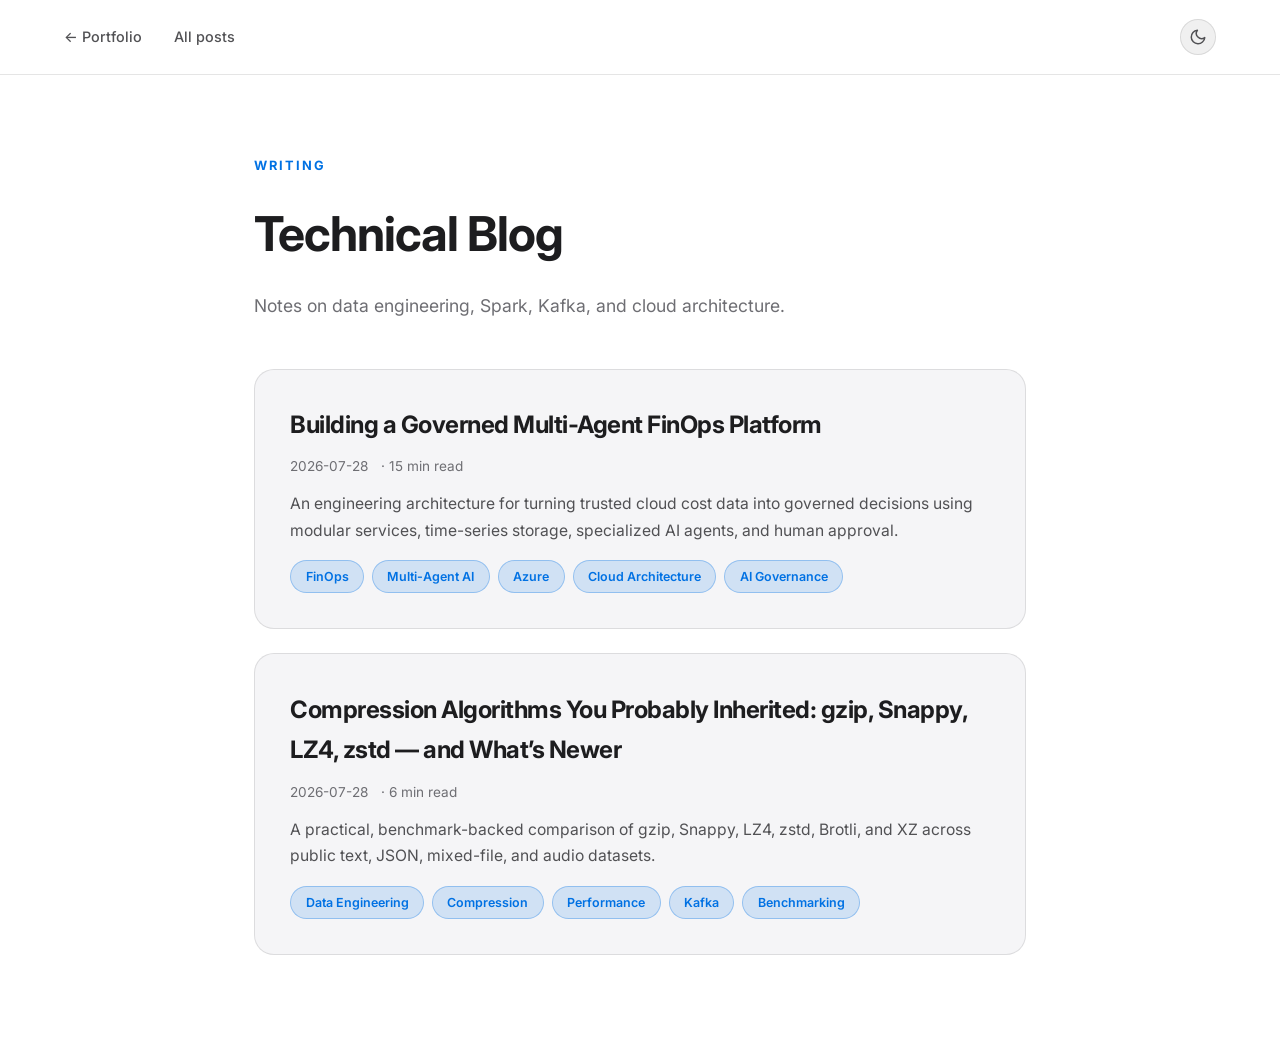
==== blog/index.html @ 18da1462 "Add live benchmark evidence to compression article" ====
<!DOCTYPE html>
<html lang="en">

<head>
  <meta charset="utf-8">
  <meta name="viewport" content="width=device-width, initial-scale=1.0">
  <!-- Set theme before paint to avoid flash -->
  <script>
    (function () {
      try {
        var t = localStorage.getItem('theme');
        if (t !== 'light' && t !== 'dark') {
          t = 'light';
        }
        document.documentElement.setAttribute('data-theme', t);
      } catch (e) { }
    })();
  </script>
  <title>Blog | Nikhil Kumar</title>
  <meta name="description" content="Technical write-ups on data engineering, Spark, Kafka, and cloud architecture by Nikhil Kumar.">
  <link rel="canonical" href="https://nk2242696.github.io/blog/">
  <link rel="icon"
    href="data:image/svg+xml,%3Csvg xmlns='http://www.w3.org/2000/svg' viewBox='0 0 64 64'%3E%3Crect width='64' height='64' rx='14' fill='%230a0a0a'/%3E%3Ctext x='50%25' y='50%25' dy='.1em' font-family='Inter,Arial,sans-serif' font-size='30' font-weight='700' fill='%23e50914' text-anchor='middle' dominant-baseline='middle'%3ENK%3C/text%3E%3C/svg%3E">
  <link rel="preconnect" href="https://fonts.googleapis.com">
  <link rel="preconnect" href="https://fonts.gstatic.com" crossorigin>
  <link href="https://fonts.googleapis.com/css2?family=Inter:wght@300;400;500;600;700&display=swap" rel="stylesheet">
  <style>
    * { margin: 0; padding: 0; box-sizing: border-box; }

    :root {
      --bg-primary: #0a0a0a;
      --bg-card: #1a1a2e;
      --bg-card-hover: #252541;
      --accent: #ffffff;
      --accent-muted: #b3b3b3;
      --accent-dim: #a1a1a6;
      --border: rgba(255, 255, 255, 0.08);
      --highlight: #e50914;
      --code-bg: rgba(255, 255, 255, 0.08);
      --shadow-card: rgba(0, 0, 0, 0.6);
      --nav-bg: rgba(10, 10, 10, 0.9);
    }

    html[data-theme="light"] {
      --bg-primary: #ffffff;
      --bg-card: #f5f5f7;
      --bg-card-hover: #ececf0;
      --accent: #1d1d1f;
      --accent-muted: #515154;
      --accent-dim: #6e6e73;
      --border: rgba(0, 0, 0, 0.1);
      --highlight: #0071e3;
      --code-bg: rgba(0, 0, 0, 0.06);
      --shadow-card: rgba(0, 0, 0, 0.1);
      --nav-bg: rgba(255, 255, 255, 0.9);
    }

    body {
      font-family: 'Inter', -apple-system, BlinkMacSystemFont, sans-serif;
      background: var(--bg-primary);
      color: var(--accent);
      line-height: 1.7;
      -webkit-font-smoothing: antialiased;
      transition: background 0.3s ease, color 0.3s ease;
    }

    .top-nav {
      position: sticky;
      top: 0;
      z-index: 10;
      display: flex;
      align-items: center;
      background: var(--nav-bg);
      backdrop-filter: blur(20px);
      border-bottom: 1px solid var(--border);
      padding: 1.2rem 5%;
    }

    .top-nav a {
      color: var(--accent-muted);
      font-size: 0.9rem;
      font-weight: 500;
      text-decoration: none;
      margin-right: 2rem;
    }

    .top-nav a:hover { color: var(--accent); }

    .theme-toggle {
      margin-left: auto;
      display: inline-flex;
      align-items: center;
      justify-content: center;
      width: 36px;
      height: 36px;
      padding: 0;
      border-radius: 50%;
      background: var(--code-bg);
      border: 1px solid var(--border);
      color: var(--accent-muted);
      cursor: pointer;
      transition: all 0.3s ease;
    }

    .theme-toggle:hover { color: var(--accent); border-color: var(--accent); }
    .theme-toggle svg { display: block; }
    .theme-toggle .icon-moon { display: none; }
    html[data-theme="light"] .theme-toggle .icon-sun { display: none; }
    html[data-theme="light"] .theme-toggle .icon-moon { display: block; }

    .blog-wrap { max-width: 900px; margin: 0 auto; padding: 5rem 5% 6rem; }

    .blog-header { margin-bottom: 3rem; }

    .blog-label {
      font-size: 0.8rem;
      color: var(--highlight);
      font-weight: 700;
      text-transform: uppercase;
      letter-spacing: 2px;
      margin-bottom: 1rem;
    }

    .blog-header h1 { font-size: 3rem; font-weight: 700; letter-spacing: -1px; }

    .blog-header p { color: var(--accent-dim); margin-top: 1rem; font-size: 1.1rem; }

    .post-list { display: grid; gap: 1.5rem; }

    .post-card {
      display: block;
      background: var(--bg-card);
      border: 1px solid var(--border);
      border-radius: 20px;
      padding: 2.2rem;
      text-decoration: none;
      color: inherit;
      transition: all 0.4s cubic-bezier(0.4, 0, 0.2, 1);
    }

    .post-card:hover {
      background: var(--bg-card-hover);
      transform: translateY(-6px);
      box-shadow: 0 25px 60px var(--shadow-card);
    }

    .post-card h2 { font-size: 1.5rem; font-weight: 700; letter-spacing: -0.5px; margin-bottom: 0.6rem; }

    .post-meta {
      display: flex;
      gap: 0.8rem;
      color: var(--accent-dim);
      font-size: 0.85rem;
      margin-bottom: 0.8rem;
    }

    .post-desc { color: var(--accent-muted); font-size: 0.98rem; margin-bottom: 1rem; }

    .post-tags { display: flex; flex-wrap: wrap; gap: 0.5rem; }

    .tag {
      display: inline-block;
      padding: 0.3rem 0.9rem;
      background: color-mix(in srgb, var(--highlight) 15%, transparent);
      border: 1px solid color-mix(in srgb, var(--highlight) 30%, transparent);
      border-radius: 50px;
      color: var(--highlight);
      font-size: 0.78rem;
      font-weight: 600;
    }

    .empty { color: var(--accent-dim); }
    .empty code { background: var(--code-bg); padding: 0.15em 0.4em; border-radius: 5px; }
  </style>
</head>

<body>
  <nav class="top-nav">
    <a href="/">&larr; Portfolio</a>
    <a href="/blog/">All posts</a>
    <button id="themeToggle" class="theme-toggle" type="button" aria-label="Switch to light theme" title="Switch theme" aria-pressed="false">
      <svg class="icon-sun" xmlns="http://www.w3.org/2000/svg" width="18" height="18" viewBox="0 0 24 24" fill="none" stroke="currentColor" stroke-width="2" stroke-linecap="round" stroke-linejoin="round" aria-hidden="true">
        <circle cx="12" cy="12" r="4"></circle>
        <path d="M12 2v2M12 20v2M4.93 4.93l1.41 1.41M17.66 17.66l1.41 1.41M2 12h2M20 12h2M6.34 17.66l-1.41 1.41M19.07 4.93l-1.41 1.41"></path>
      </svg>
      <svg class="icon-moon" xmlns="http://www.w3.org/2000/svg" width="18" height="18" viewBox="0 0 24 24" fill="none" stroke="currentColor" stroke-width="2" stroke-linecap="round" stroke-linejoin="round" aria-hidden="true">
        <path d="M21 12.79A9 9 0 1 1 11.21 3 7 7 0 0 0 21 12.79z"></path>
      </svg>
    </button>
  </nav>

  <main class="blog-wrap">
    <header class="blog-header">
      <div class="blog-label">Writing</div>
      <h1>Technical Blog</h1>
      <p>Notes on data engineering, Spark, Kafka, and cloud architecture.</p>
    </header>
    <div class="post-list">
      <a class="post-card" href="building-a-governed-multi-agent-finops-platform.html">
        <h2>Building a Governed Multi-Agent FinOps Platform</h2>
        <div class="post-meta">
          <span>2026-07-28</span>
          <span>&middot; 15 min read</span>
        </div>
        <p class="post-desc">An engineering architecture for turning trusted cloud cost data into governed decisions using modular services, time-series storage, specialized AI agents, and human approval.</p>
        <div class="post-tags"><span class="tag">FinOps</span><span class="tag">Multi-Agent AI</span><span class="tag">Azure</span><span class="tag">Cloud Architecture</span><span class="tag">AI Governance</span></div>
      </a>
      <a class="post-card" href="compression-algorithms-gzip-snappy-lz4-zstd.html">
        <h2>Compression Algorithms You Probably Inherited: gzip, Snappy, LZ4, zstd — and What’s Newer</h2>
        <div class="post-meta">
          <span>2026-07-28</span>
          <span>&middot; 6 min read</span>
        </div>
        <p class="post-desc">A practical, benchmark-backed comparison of gzip, Snappy, LZ4, zstd, Brotli, and XZ across public text, JSON, mixed-file, and audio datasets.</p>
        <div class="post-tags"><span class="tag">Data Engineering</span><span class="tag">Compression</span><span class="tag">Performance</span><span class="tag">Kafka</span><span class="tag">Benchmarking</span></div>
      </a>
    </div>
  </main>

  <script>
    (function () {
      var themeToggle = document.getElementById('themeToggle');
      if (!themeToggle) return;
      var syncToggle = function () {
        var isLight = document.documentElement.getAttribute('data-theme') === 'light';
        themeToggle.setAttribute('aria-pressed', String(isLight));
        themeToggle.setAttribute('aria-label', isLight ? 'Switch to dark theme' : 'Switch to light theme');
      };
      themeToggle.addEventListener('click', function () {
        var next = document.documentElement.getAttribute('data-theme') === 'light' ? 'dark' : 'light';
        document.documentElement.setAttribute('data-theme', next);
        try { localStorage.setItem('theme', next); } catch (e) { }
        syncToggle();
      });
      syncToggle();
    })();
  </script>
</body>

</html>
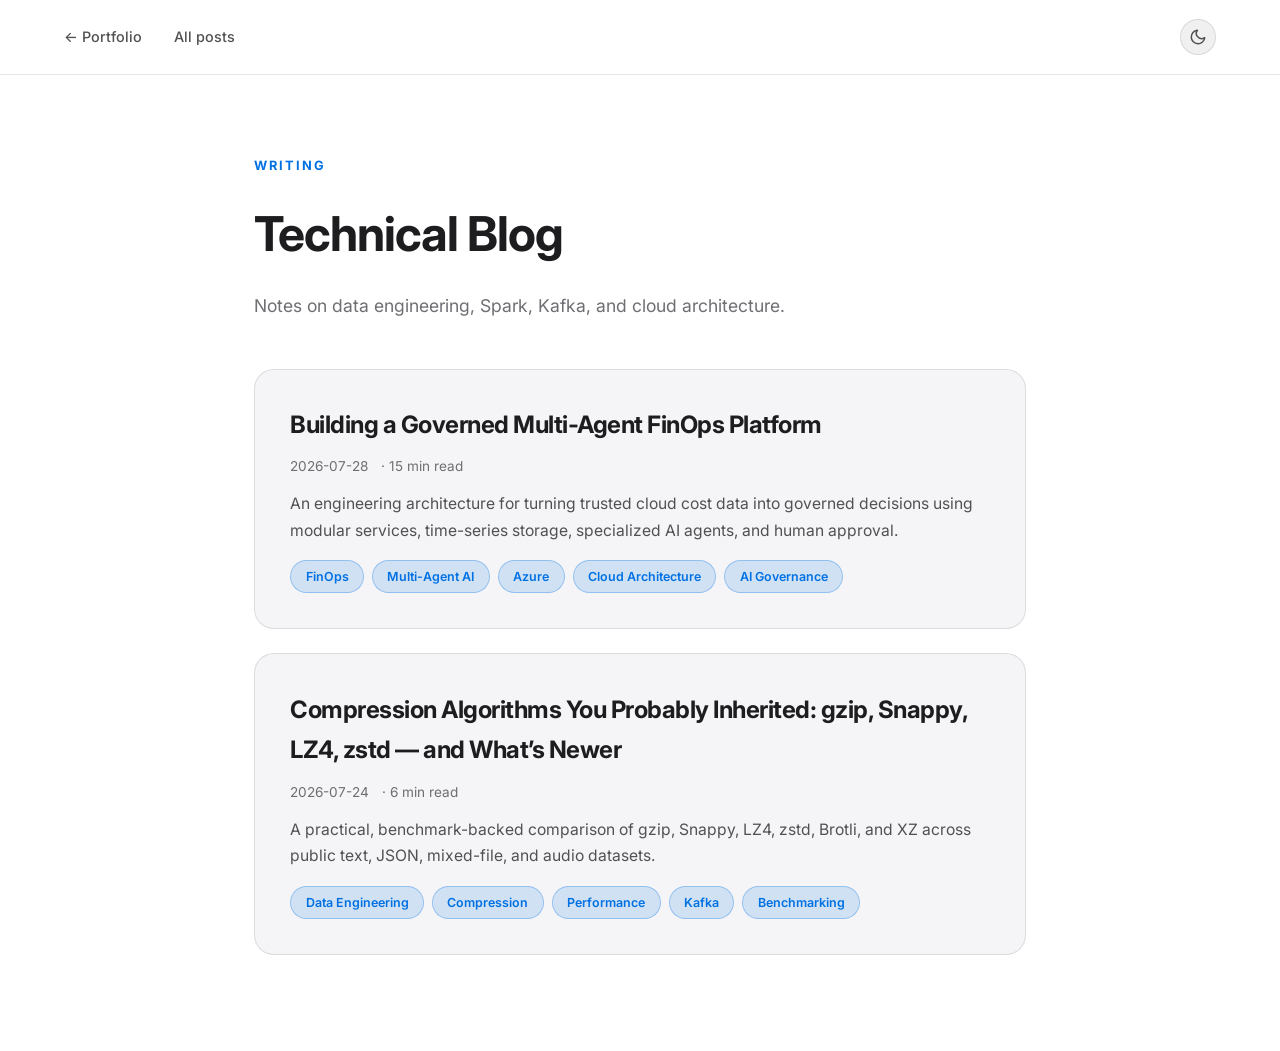
==== commit cd8d4a1c: "Remove duplicate compression post heading" ====
--- a/blog/index.html
+++ b/blog/index.html
@@ -208,7 +208,7 @@
       <a class="post-card" href="compression-algorithms-gzip-snappy-lz4-zstd.html">
         <h2>Compression Algorithms You Probably Inherited: gzip, Snappy, LZ4, zstd — and What’s Newer</h2>
         <div class="post-meta">
-          <span>2026-07-28</span>
+          <span>2026-07-24</span>
           <span>&middot; 6 min read</span>
         </div>
         <p class="post-desc">A practical, benchmark-backed comparison of gzip, Snappy, LZ4, zstd, Brotli, and XZ across public text, JSON, mixed-file, and audio datasets.</p>
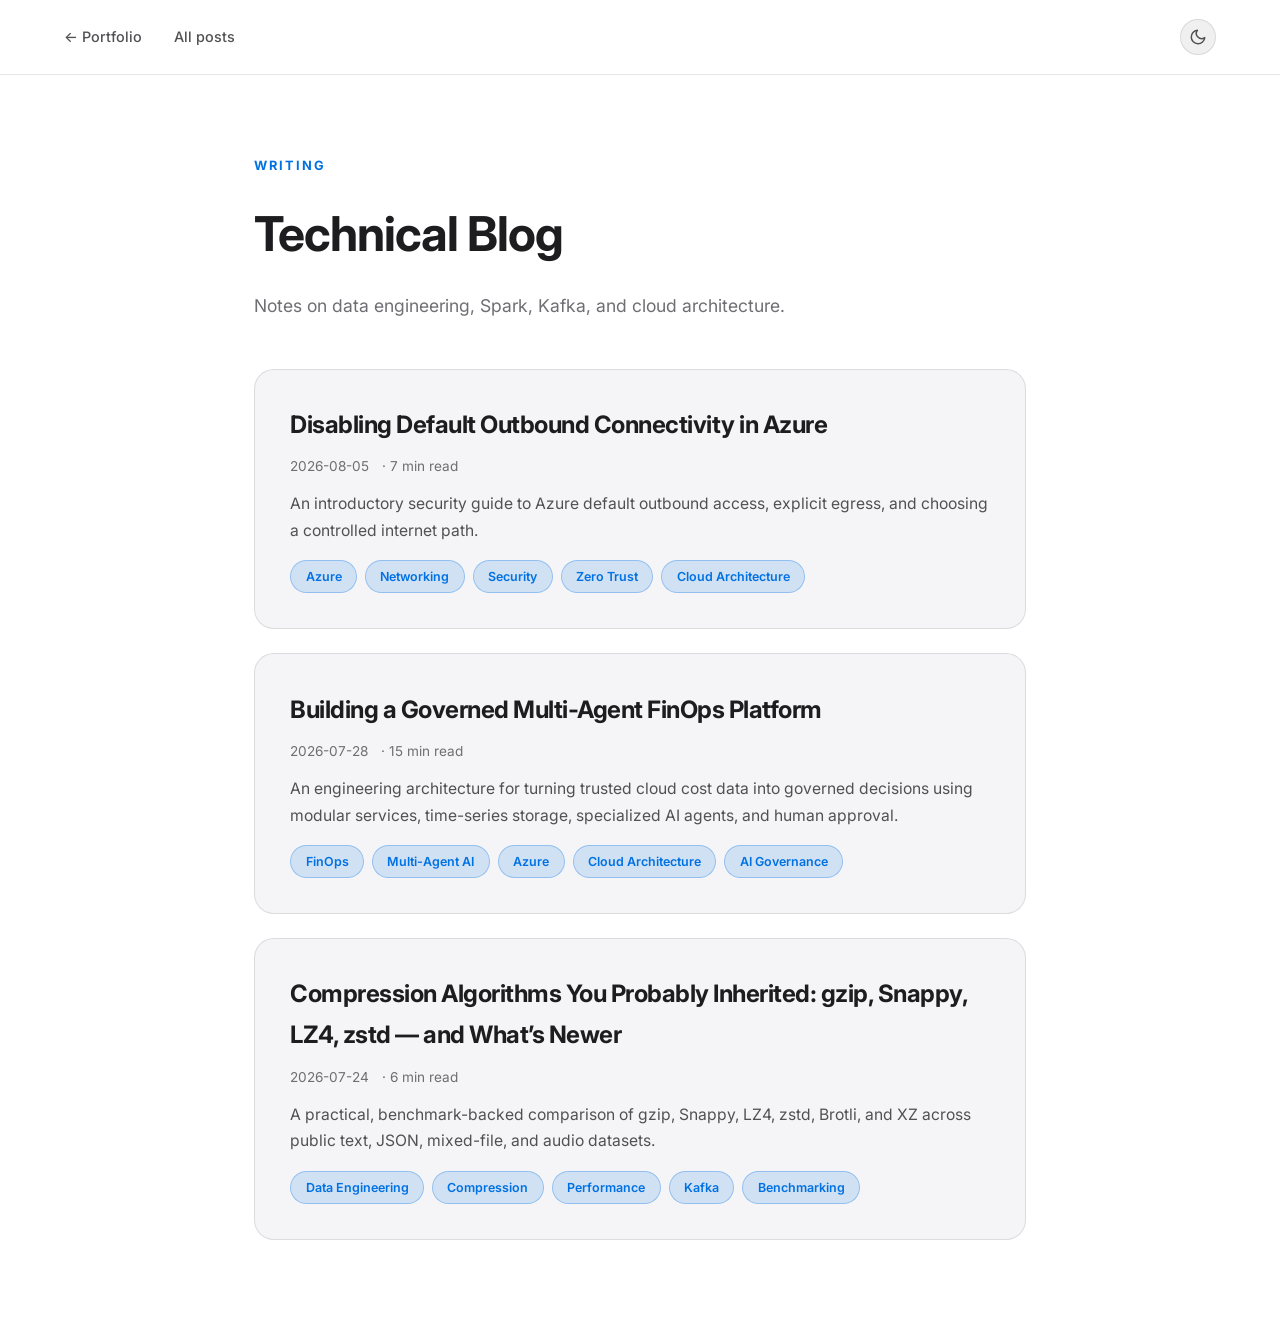
==== commit 38d69f5b: "Add introductory Azure outbound connectivity post" ====
--- a/blog/index.html
+++ b/blog/index.html
@@ -196,6 +196,15 @@
       <p>Notes on data engineering, Spark, Kafka, and cloud architecture.</p>
     </header>
     <div class="post-list">
+      <a class="post-card" href="disabling-default-outbound-connectivity-in-azure.html">
+        <h2>Disabling Default Outbound Connectivity in Azure</h2>
+        <div class="post-meta">
+          <span>2026-08-05</span>
+          <span>&middot; 7 min read</span>
+        </div>
+        <p class="post-desc">An introductory security guide to Azure default outbound access, explicit egress, and choosing a controlled internet path.</p>
+        <div class="post-tags"><span class="tag">Azure</span><span class="tag">Networking</span><span class="tag">Security</span><span class="tag">Zero Trust</span><span class="tag">Cloud Architecture</span></div>
+      </a>
       <a class="post-card" href="building-a-governed-multi-agent-finops-platform.html">
         <h2>Building a Governed Multi-Agent FinOps Platform</h2>
         <div class="post-meta">
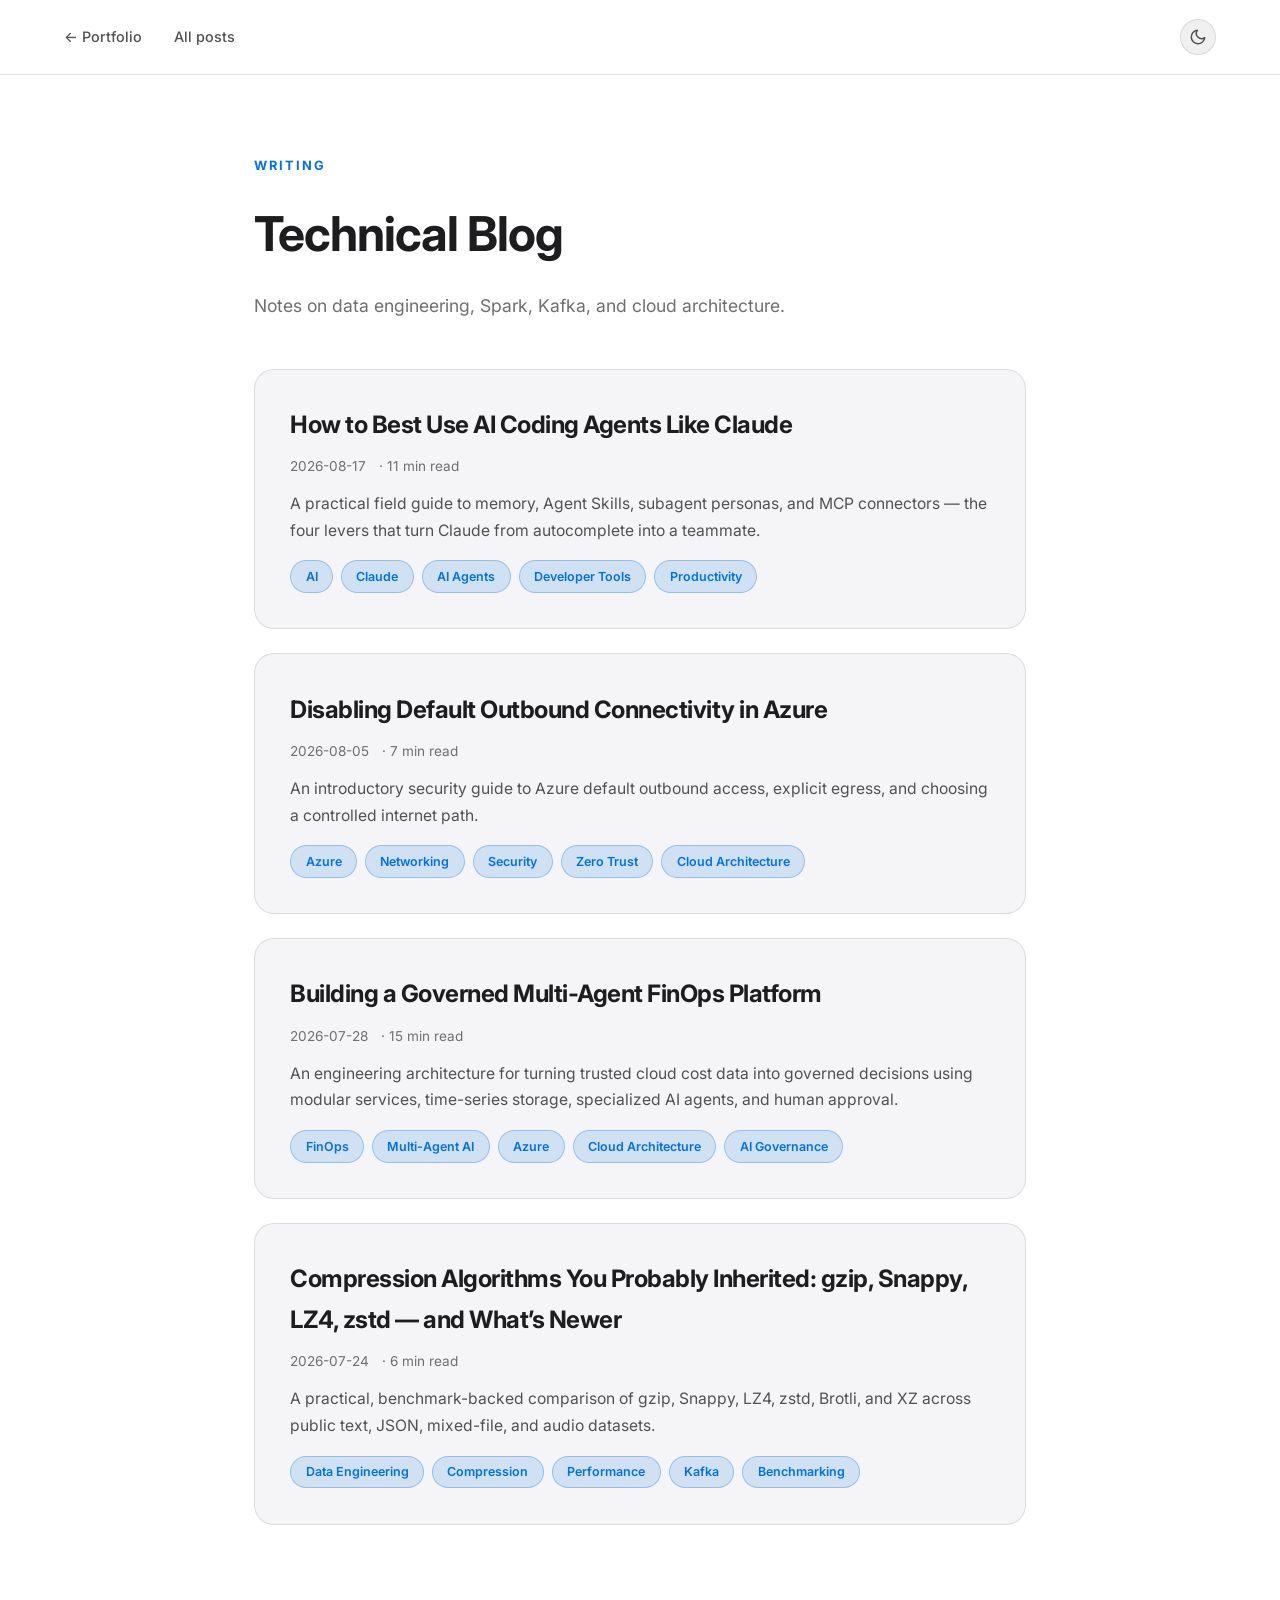
==== commit 3f7bf0b7: "Add blog post: How to Best Use AI Coding Agents Like Claude Covers memory/CLAUDE.md, Agent Skills, s" ====
--- a/blog/index.html
+++ b/blog/index.html
@@ -196,6 +196,15 @@
       <p>Notes on data engineering, Spark, Kafka, and cloud architecture.</p>
     </header>
     <div class="post-list">
+      <a class="post-card" href="how-to-best-use-ai-coding-agents-like-claude.html">
+        <h2>How to Best Use AI Coding Agents Like Claude</h2>
+        <div class="post-meta">
+          <span>2026-08-17</span>
+          <span>&middot; 11 min read</span>
+        </div>
+        <p class="post-desc">A practical field guide to memory, Agent Skills, subagent personas, and MCP connectors — the four levers that turn Claude from autocomplete into a teammate.</p>
+        <div class="post-tags"><span class="tag">AI</span><span class="tag">Claude</span><span class="tag">AI Agents</span><span class="tag">Developer Tools</span><span class="tag">Productivity</span></div>
+      </a>
       <a class="post-card" href="disabling-default-outbound-connectivity-in-azure.html">
         <h2>Disabling Default Outbound Connectivity in Azure</h2>
         <div class="post-meta">
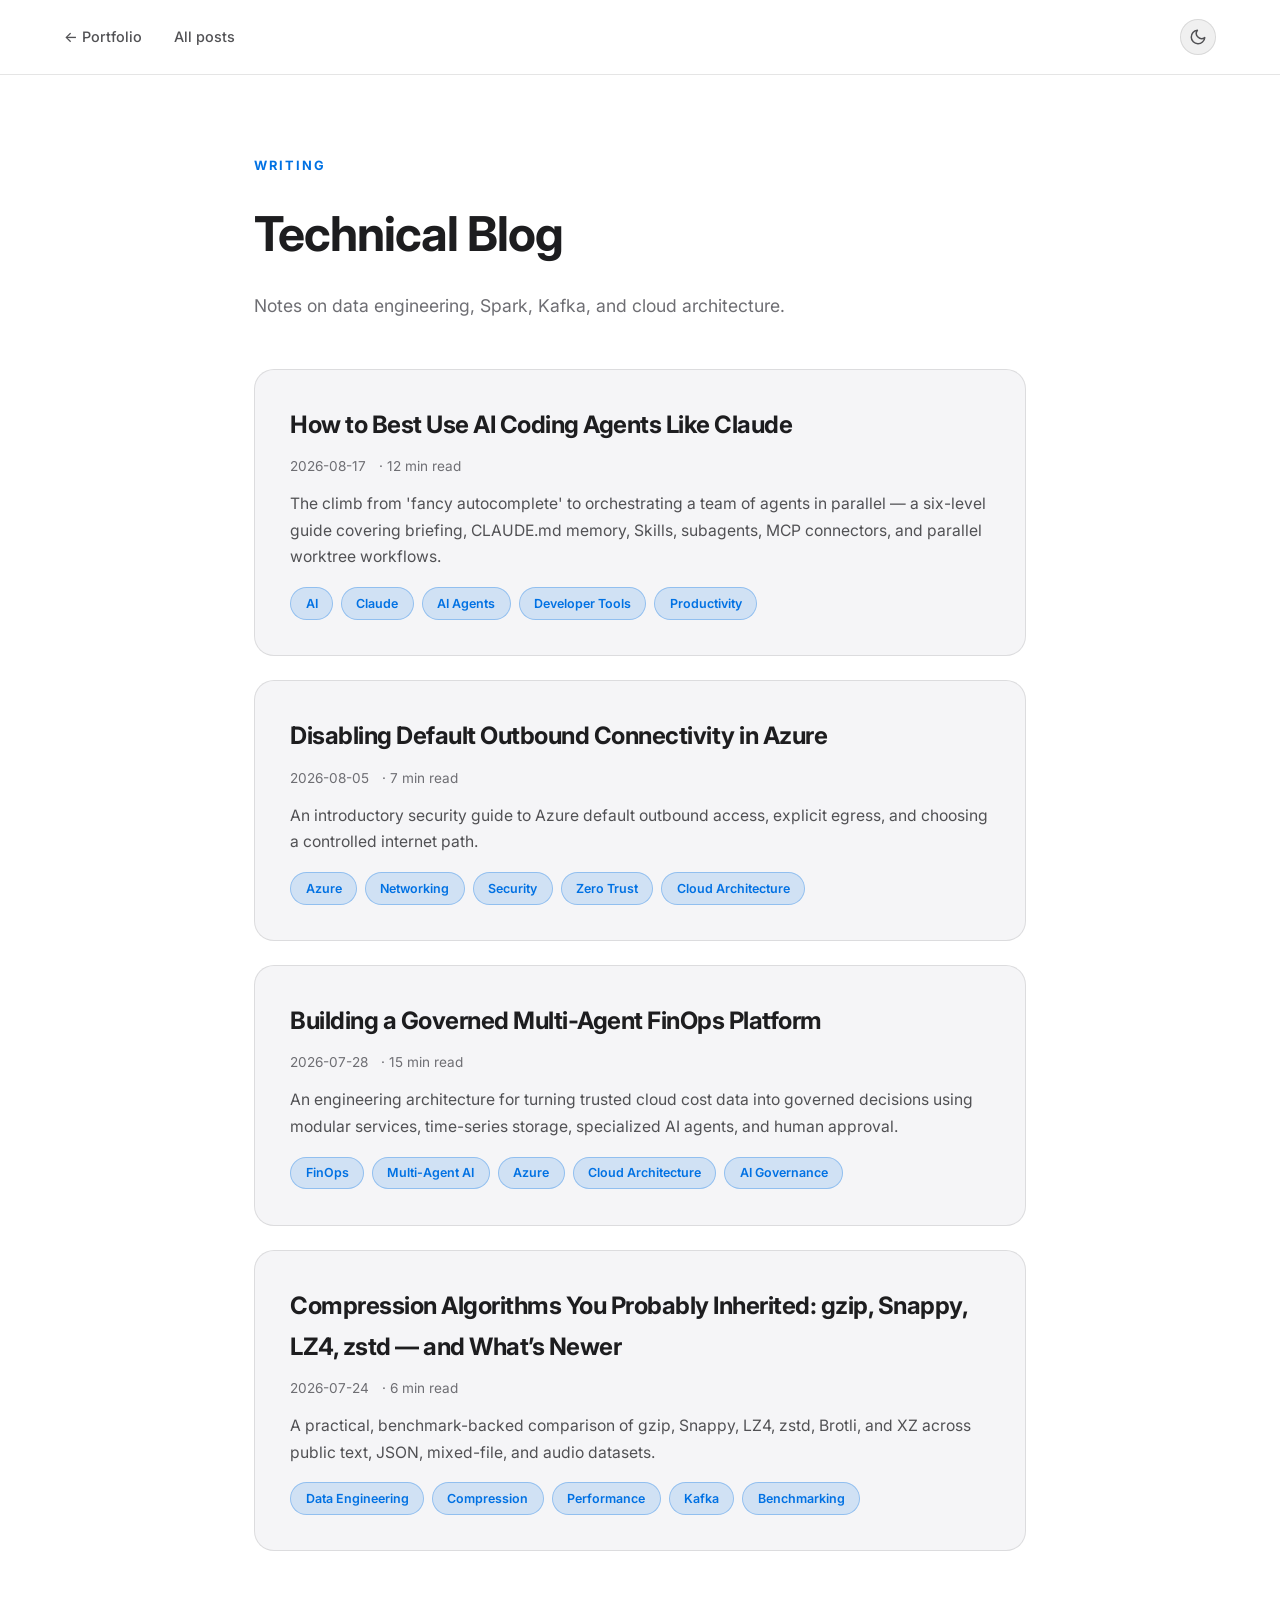
==== commit 9adcdd1f: "Rewrite AI coding agents post as a six-level mastery guide Reframes the post as an engaging climb fr" ====
--- a/blog/index.html
+++ b/blog/index.html
@@ -200,9 +200,9 @@
         <h2>How to Best Use AI Coding Agents Like Claude</h2>
         <div class="post-meta">
           <span>2026-08-17</span>
-          <span>&middot; 11 min read</span>
-        </div>
-        <p class="post-desc">A practical field guide to memory, Agent Skills, subagent personas, and MCP connectors — the four levers that turn Claude from autocomplete into a teammate.</p>
+          <span>&middot; 12 min read</span>
+        </div>
+        <p class="post-desc">The climb from &#x27;fancy autocomplete&#x27; to orchestrating a team of agents in parallel — a six-level guide covering briefing, CLAUDE.md memory, Skills, subagents, MCP connectors, and parallel worktree workflows.</p>
         <div class="post-tags"><span class="tag">AI</span><span class="tag">Claude</span><span class="tag">AI Agents</span><span class="tag">Developer Tools</span><span class="tag">Productivity</span></div>
       </a>
       <a class="post-card" href="disabling-default-outbound-connectivity-in-azure.html">
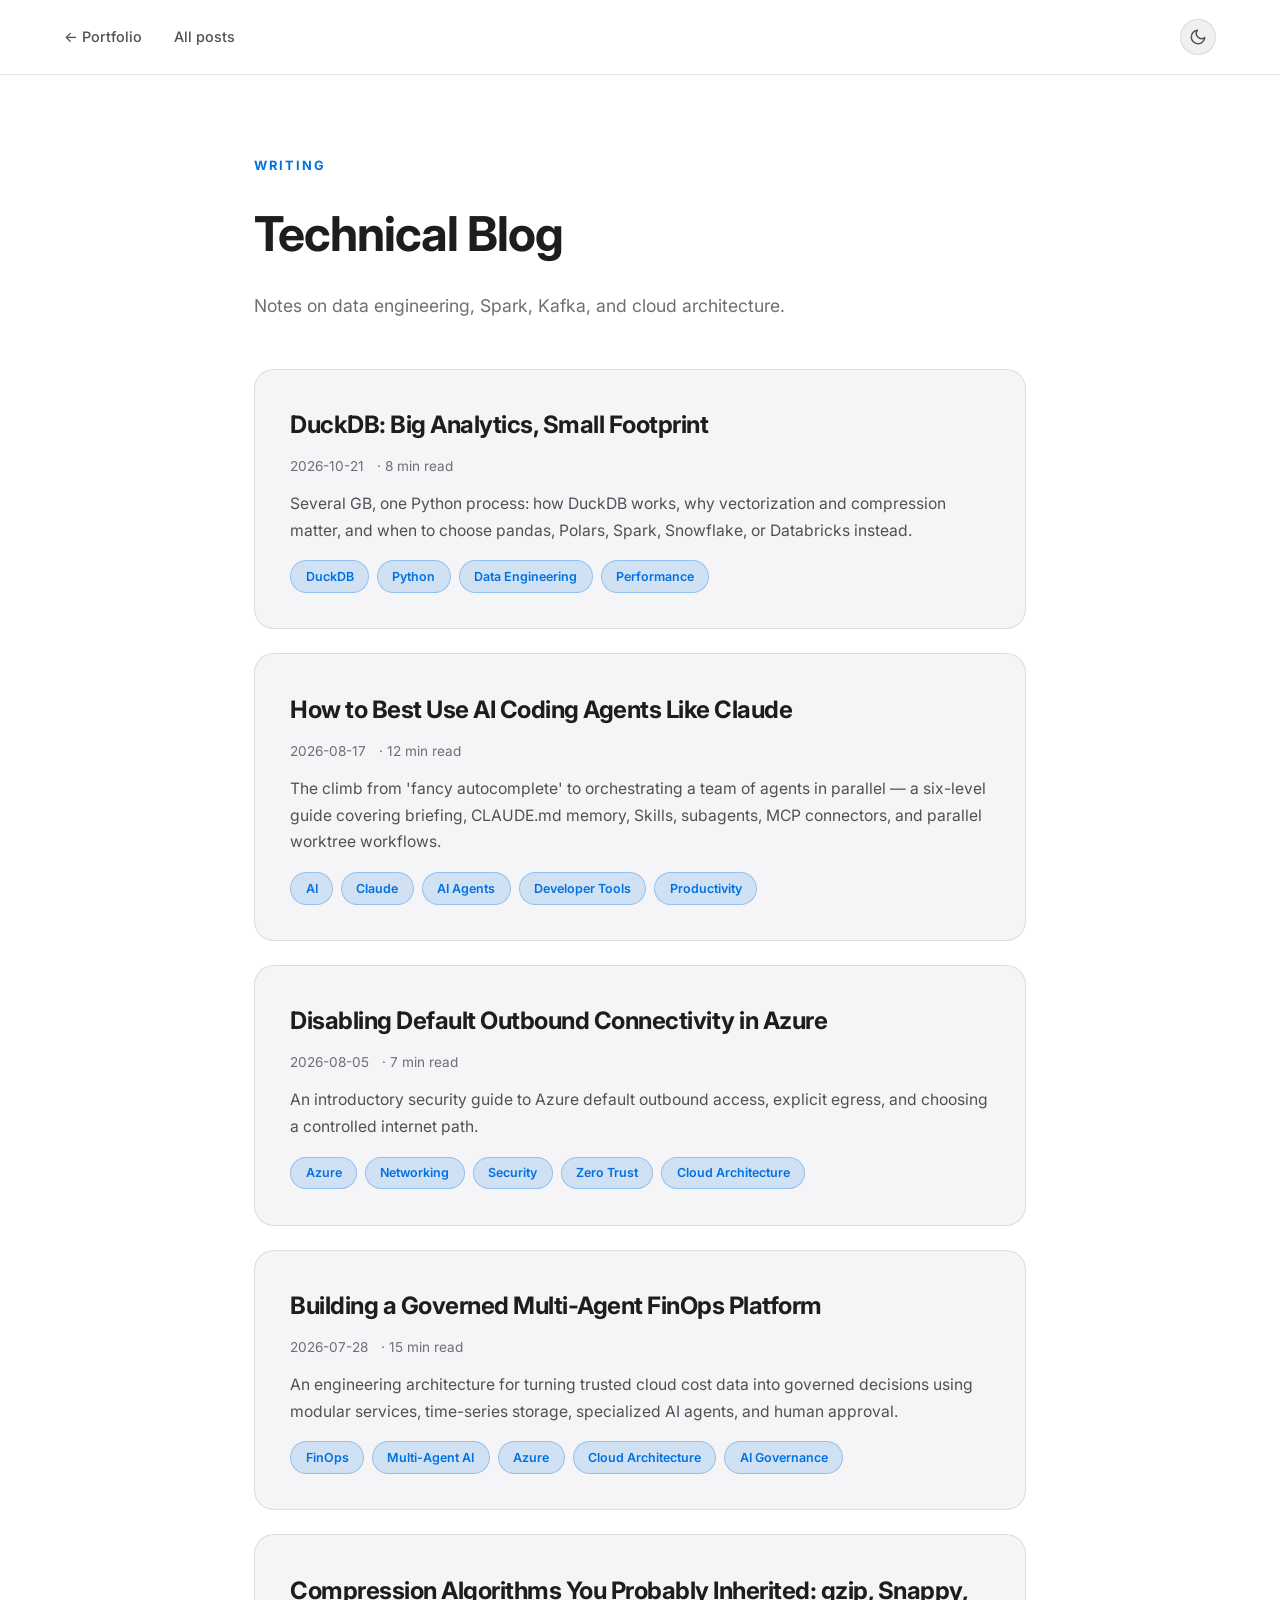
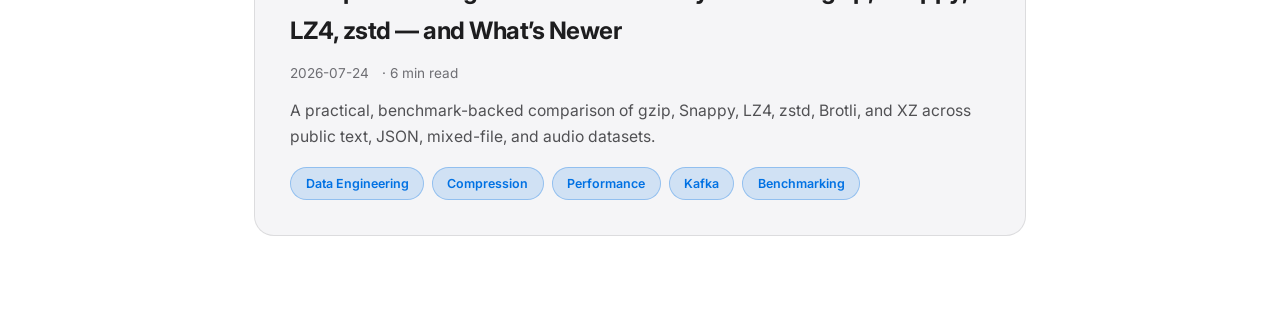
==== commit a1e54d2e: "Publish DuckDB analytics article and improve blog layout Add illustrated authoring and publishing so" ====
--- a/blog/index.html
+++ b/blog/index.html
@@ -196,6 +196,15 @@
       <p>Notes on data engineering, Spark, Kafka, and cloud architecture.</p>
     </header>
     <div class="post-list">
+      <a class="post-card" href="duckdb-big-analytics-small-footprint.html">
+        <h2>DuckDB: Big Analytics, Small Footprint</h2>
+        <div class="post-meta">
+          <span>2026-10-21</span>
+          <span>&middot; 8 min read</span>
+        </div>
+        <p class="post-desc">Several GB, one Python process: how DuckDB works, why vectorization and compression matter, and when to choose pandas, Polars, Spark, Snowflake, or Databricks instead.</p>
+        <div class="post-tags"><span class="tag">DuckDB</span><span class="tag">Python</span><span class="tag">Data Engineering</span><span class="tag">Performance</span></div>
+      </a>
       <a class="post-card" href="how-to-best-use-ai-coding-agents-like-claude.html">
         <h2>How to Best Use AI Coding Agents Like Claude</h2>
         <div class="post-meta">
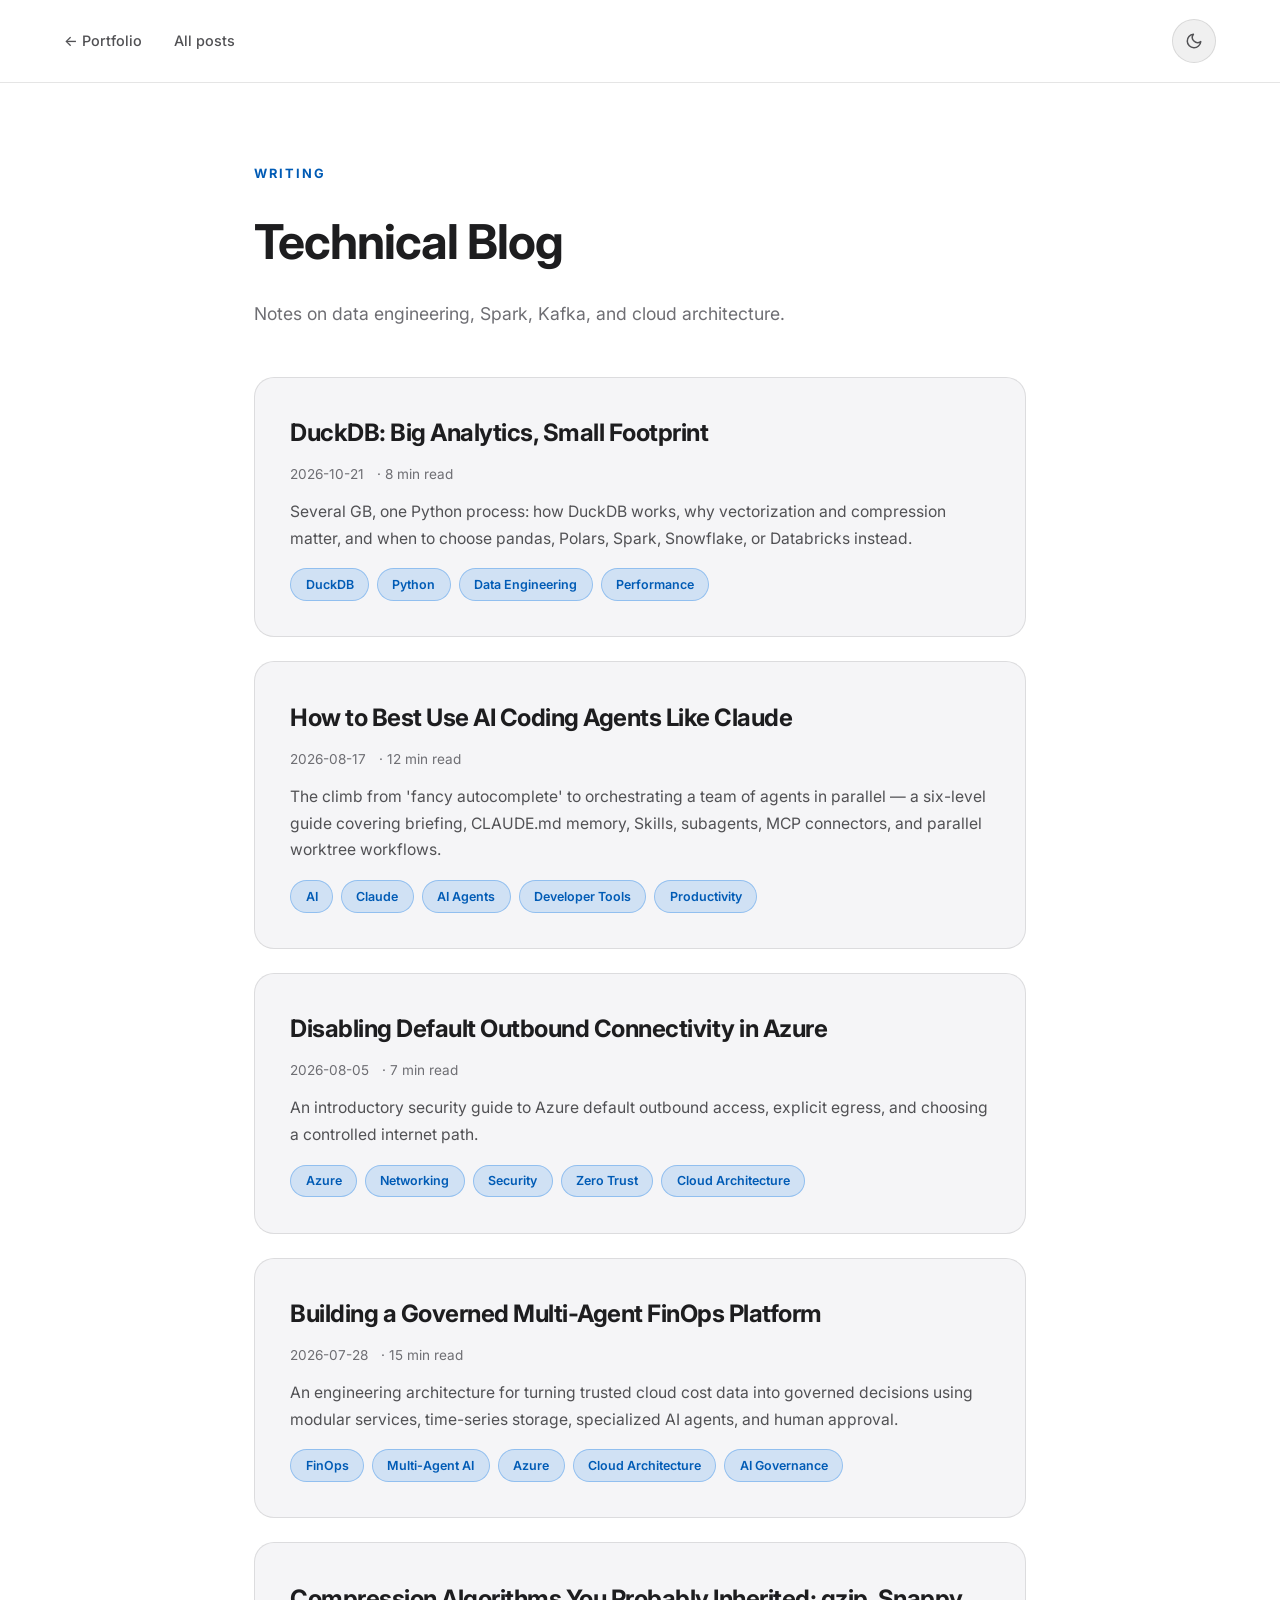
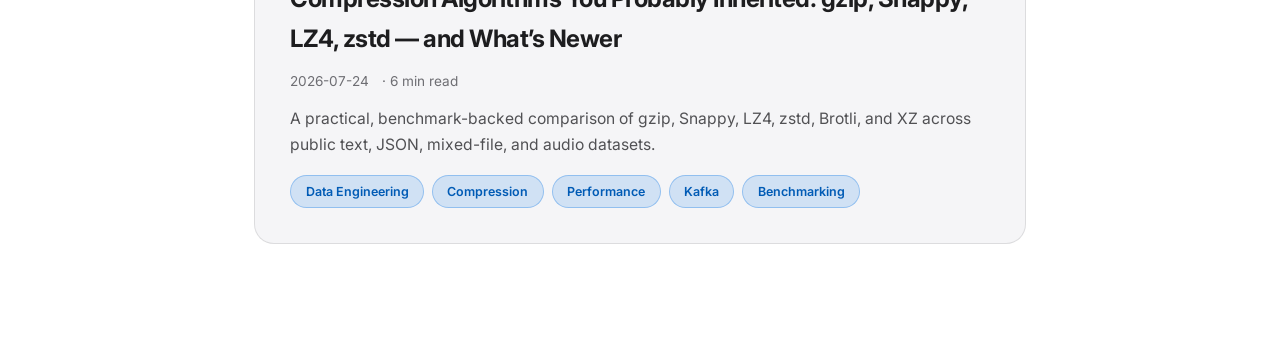
==== commit 1f2e77b0: "Improve portfolio and blog reading experience Add shared accessible navigation and themes, responsiv" ====
--- a/blog/index.html
+++ b/blog/index.html
@@ -7,13 +7,16 @@
   <!-- Set theme before paint to avoid flash -->
   <script>
     (function () {
+      var t;
       try {
-        var t = localStorage.getItem('theme');
-        if (t !== 'light' && t !== 'dark') {
-          t = 'light';
-        }
-        document.documentElement.setAttribute('data-theme', t);
-      } catch (e) { }
+        t = localStorage.getItem('theme');
+      } catch (error) {
+        console.warn('Could not read the saved theme preference.', error);
+      }
+      if (t !== 'light' && t !== 'dark') {
+        t = window.matchMedia('(prefers-color-scheme: dark)').matches ? 'dark' : 'light';
+      }
+      document.documentElement.setAttribute('data-theme', t);
     })();
   </script>
   <title>Blog | Nikhil Kumar</title>
@@ -24,6 +27,8 @@
   <link rel="preconnect" href="https://fonts.googleapis.com">
   <link rel="preconnect" href="https://fonts.gstatic.com" crossorigin>
   <link href="https://fonts.googleapis.com/css2?family=Inter:wght@300;400;500;600;700&display=swap" rel="stylesheet">
+  <link rel="stylesheet" href="/assets/site.css">
+  <script src="/assets/site.js" defer></script>
   <style>
     * { margin: 0; padding: 0; box-sizing: border-box; }
 
@@ -36,6 +41,7 @@
       --accent-dim: #a1a1a6;
       --border: rgba(255, 255, 255, 0.08);
       --highlight: #e50914;
+      --highlight-text: #ff8a91;
       --code-bg: rgba(255, 255, 255, 0.08);
       --shadow-card: rgba(0, 0, 0, 0.6);
       --nav-bg: rgba(10, 10, 10, 0.9);
@@ -50,6 +56,7 @@
       --accent-dim: #6e6e73;
       --border: rgba(0, 0, 0, 0.1);
       --highlight: #0071e3;
+      --highlight-text: #005bb5;
       --code-bg: rgba(0, 0, 0, 0.06);
       --shadow-card: rgba(0, 0, 0, 0.1);
       --nav-bg: rgba(255, 255, 255, 0.9);
@@ -91,8 +98,9 @@
       display: inline-flex;
       align-items: center;
       justify-content: center;
-      width: 36px;
-      height: 36px;
+      width: 44px;
+      height: 44px;
+      flex-shrink: 0;
       padding: 0;
       border-radius: 50%;
       background: var(--code-bg);
@@ -114,7 +122,7 @@
 
     .blog-label {
       font-size: 0.8rem;
-      color: var(--highlight);
+      color: var(--highlight-text);
       font-weight: 700;
       text-transform: uppercase;
       letter-spacing: 2px;
@@ -148,6 +156,7 @@
 
     .post-meta {
       display: flex;
+      flex-wrap: wrap;
       gap: 0.8rem;
       color: var(--accent-dim);
       font-size: 0.85rem;
@@ -164,18 +173,29 @@
       background: color-mix(in srgb, var(--highlight) 15%, transparent);
       border: 1px solid color-mix(in srgb, var(--highlight) 30%, transparent);
       border-radius: 50px;
-      color: var(--highlight);
+      color: var(--highlight-text);
       font-size: 0.78rem;
       font-weight: 600;
     }
 
     .empty { color: var(--accent-dim); }
     .empty code { background: var(--code-bg); padding: 0.15em 0.4em; border-radius: 5px; }
+
+    @media (max-width: 640px) {
+      .top-nav { padding: 0.75rem 5%; }
+      .top-nav a { margin-right: 1.5rem; }
+      .blog-wrap { padding-top: 2rem; }
+      .blog-header { margin-bottom: 2rem; }
+      .blog-header h1 { font-size: 2.2rem; }
+      .post-card { padding: 1.5rem; }
+      .post-card h2 { font-size: 1.3rem; line-height: 1.4; }
+    }
   </style>
 </head>
 
 <body>
-  <nav class="top-nav">
+  <a class="skip-link" href="#main-content">Skip to content</a>
+  <nav class="top-nav" aria-label="Site">
     <a href="/">&larr; Portfolio</a>
     <a href="/blog/">All posts</a>
     <button id="themeToggle" class="theme-toggle" type="button" aria-label="Switch to light theme" title="Switch theme" aria-pressed="false">
@@ -189,7 +209,7 @@
     </button>
   </nav>
 
-  <main class="blog-wrap">
+  <main class="blog-wrap" id="main-content" tabindex="-1">
     <header class="blog-header">
       <div class="blog-label">Writing</div>
       <h1>Technical Blog</h1>
@@ -244,24 +264,6 @@
     </div>
   </main>
 
-  <script>
-    (function () {
-      var themeToggle = document.getElementById('themeToggle');
-      if (!themeToggle) return;
-      var syncToggle = function () {
-        var isLight = document.documentElement.getAttribute('data-theme') === 'light';
-        themeToggle.setAttribute('aria-pressed', String(isLight));
-        themeToggle.setAttribute('aria-label', isLight ? 'Switch to dark theme' : 'Switch to light theme');
-      };
-      themeToggle.addEventListener('click', function () {
-        var next = document.documentElement.getAttribute('data-theme') === 'light' ? 'dark' : 'light';
-        document.documentElement.setAttribute('data-theme', next);
-        try { localStorage.setItem('theme', next); } catch (e) { }
-        syncToggle();
-      });
-      syncToggle();
-    })();
-  </script>
 </body>
 
 </html>
--- a/assets/site.css
+++ b/assets/site.css
@@ -0,0 +1,54 @@
+html[data-theme="light"] {
+  color-scheme: light;
+}
+
+html[data-theme="dark"] {
+  color-scheme: dark;
+}
+
+.visually-hidden {
+  position: absolute;
+  width: 1px;
+  height: 1px;
+  padding: 0;
+  overflow: hidden;
+  clip-path: inset(50%);
+  white-space: nowrap;
+}
+
+.skip-link {
+  position: fixed;
+  top: 0.75rem;
+  left: 0.75rem;
+  z-index: 2000;
+  padding: 0.75rem 1rem;
+  border-radius: 8px;
+  background: var(--accent);
+  color: var(--bg-primary);
+  font-weight: 600;
+  text-decoration: none;
+  transform: translateY(-200%);
+}
+
+.skip-link:focus {
+  transform: translateY(0);
+}
+
+:where(a, button, summary, [tabindex]):focus-visible {
+  outline: 3px solid var(--highlight-text);
+  outline-offset: 4px;
+}
+
+[id] {
+  scroll-margin-top: 7rem;
+}
+
+@media (prefers-reduced-motion: reduce) {
+  *,
+  *::before,
+  *::after {
+    animation: none !important;
+    transition: none !important;
+    scroll-behavior: auto !important;
+  }
+}
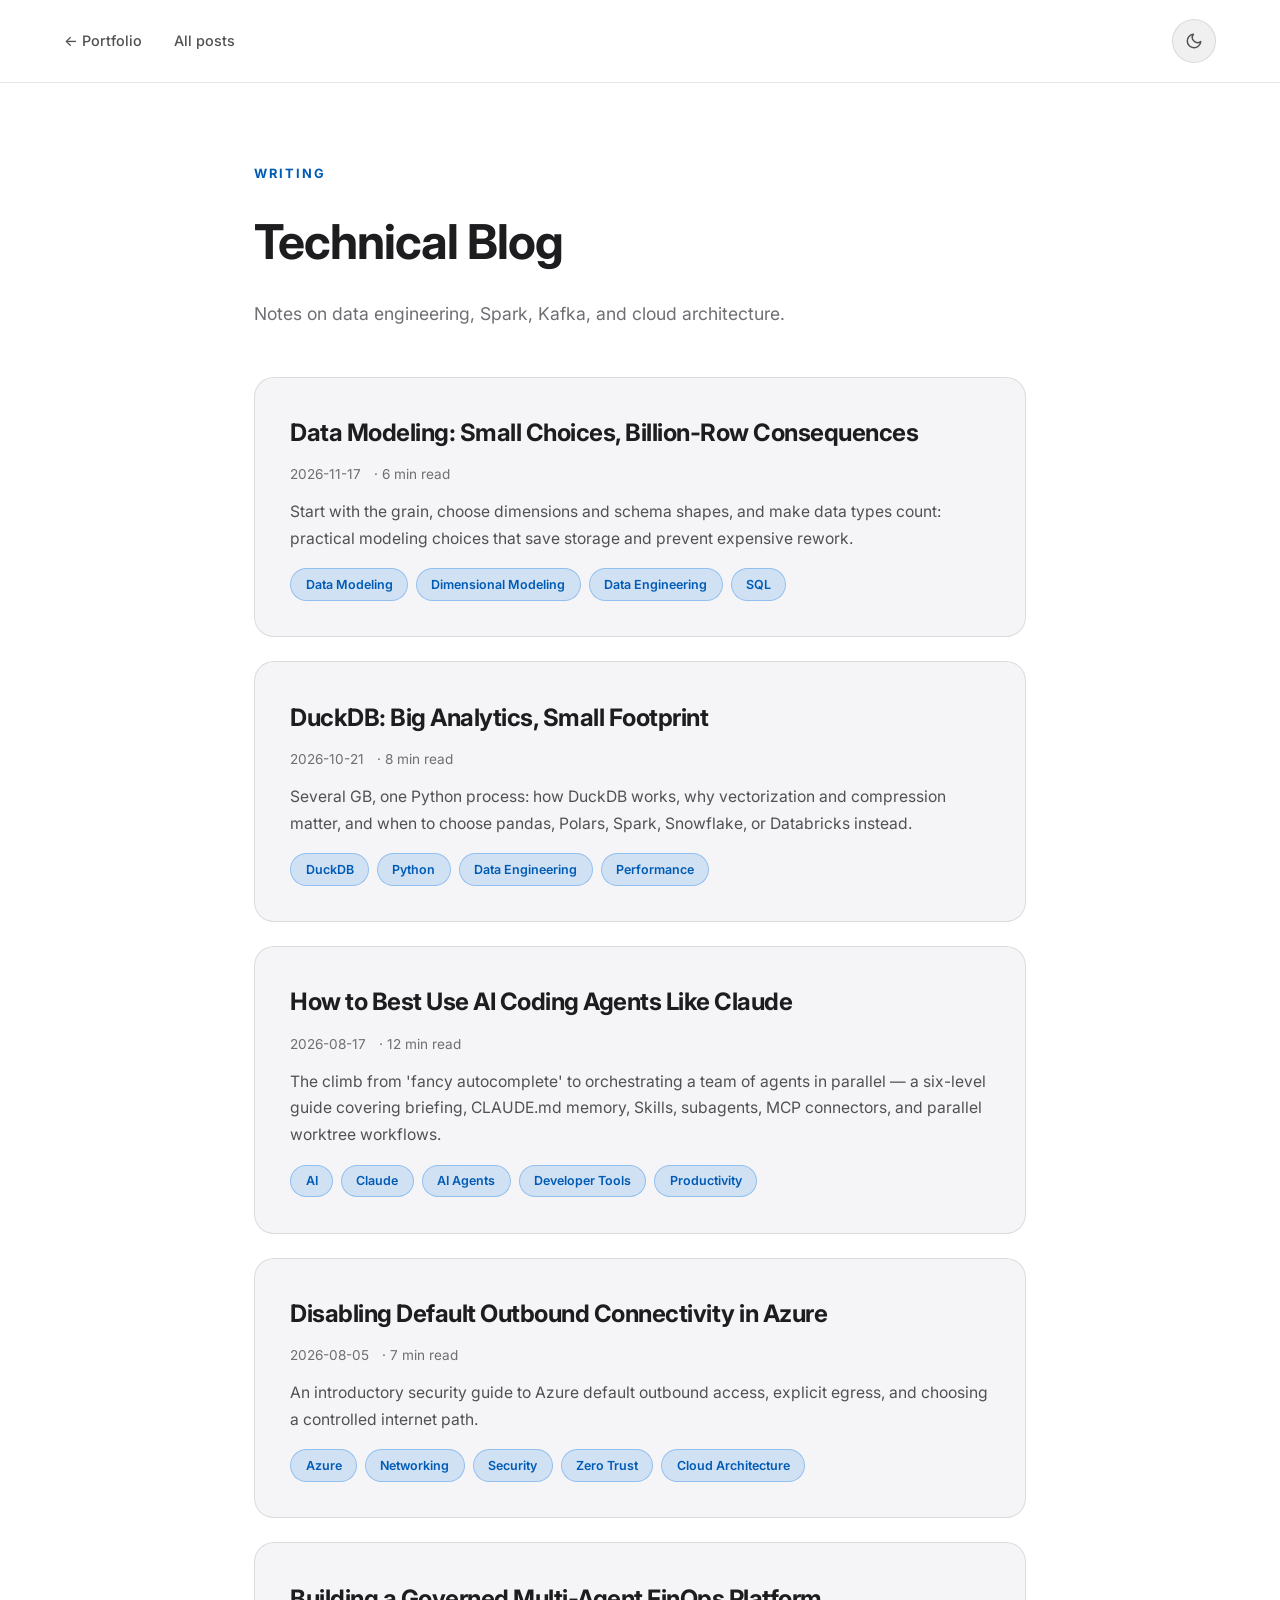
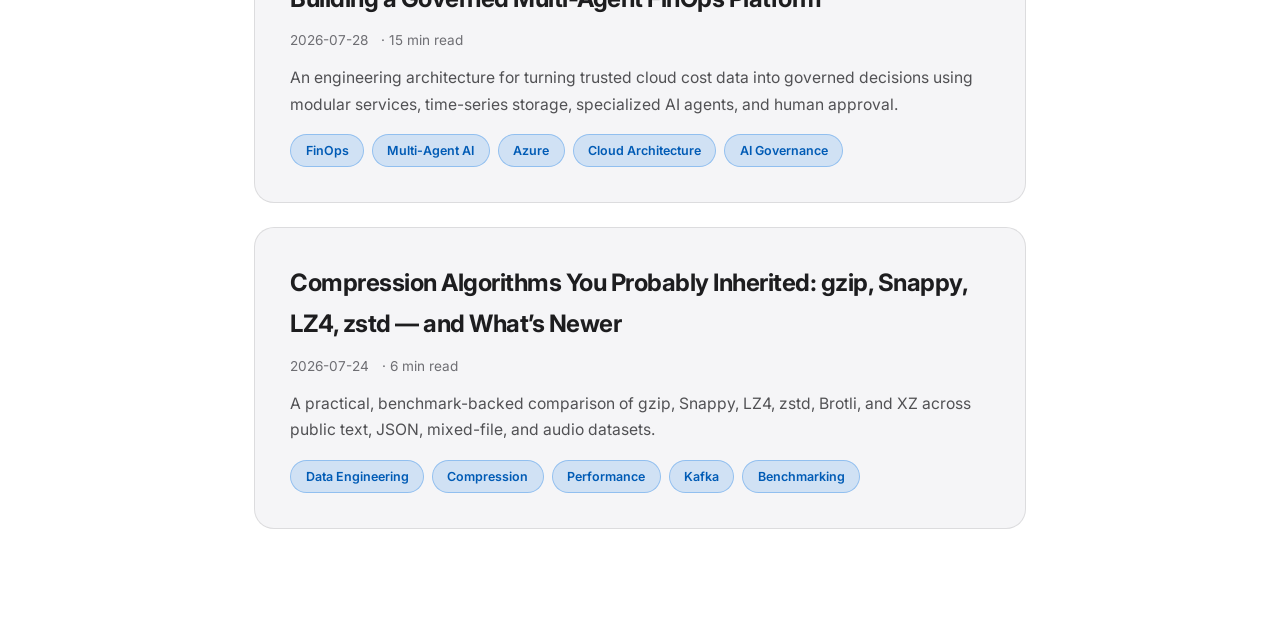
==== commit 4e3cc8f3: "Add data modeling blog and align article tables and code Co-authored-by: Copilot <223556219+Copilot@" ====
--- a/blog/index.html
+++ b/blog/index.html
@@ -216,6 +216,15 @@
       <p>Notes on data engineering, Spark, Kafka, and cloud architecture.</p>
     </header>
     <div class="post-list">
+      <a class="post-card" href="data-dimensional-modeling-design-now-save-later.html">
+        <h2>Data Modeling: Small Choices, Billion-Row Consequences</h2>
+        <div class="post-meta">
+          <span>2026-11-17</span>
+          <span>&middot; 6 min read</span>
+        </div>
+        <p class="post-desc">Start with the grain, choose dimensions and schema shapes, and make data types count: practical modeling choices that save storage and prevent expensive rework.</p>
+        <div class="post-tags"><span class="tag">Data Modeling</span><span class="tag">Dimensional Modeling</span><span class="tag">Data Engineering</span><span class="tag">SQL</span></div>
+      </a>
       <a class="post-card" href="duckdb-big-analytics-small-footprint.html">
         <h2>DuckDB: Big Analytics, Small Footprint</h2>
         <div class="post-meta">
